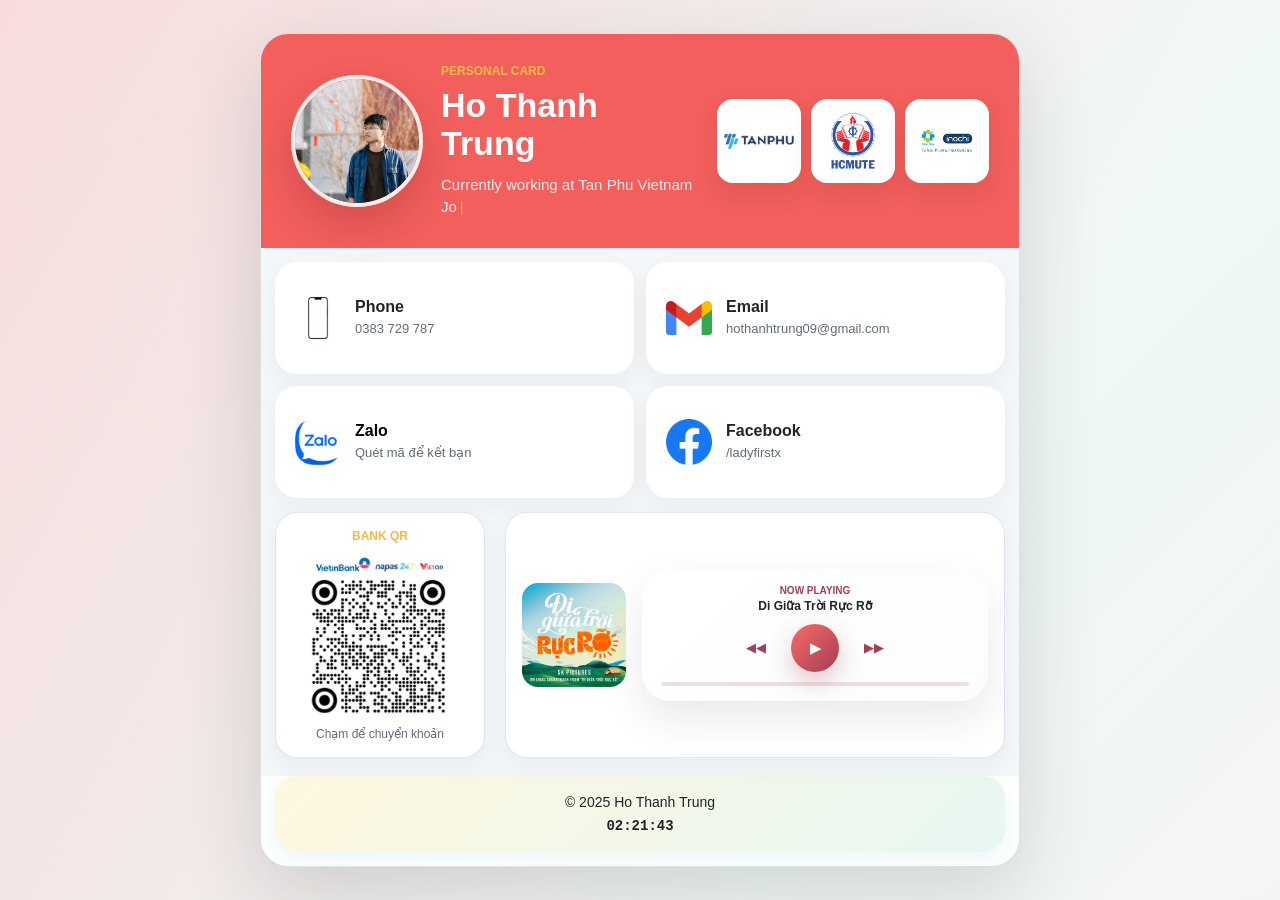
==== card-visit/index.html @ b3555f67 "Update card visit UI" ====
<!DOCTYPE html>
<html lang="vi">

<head>
  <meta charset="UTF-8" />
  <meta name="viewport" content="width=device-width, initial-scale=1.0" />
  <meta name="description" content="Card visit online của Ho Thanh Trung" />
  <title>Card Visit | Ho Thanh Trung</title>
  <link rel="icon" href="asset/icon/id-card.png" type="image/png" />
  <link rel="stylesheet" href="style.css" />
</head>

<body>
  <main class="page-shell">
    <section class="profile-card" aria-label="Card visit của Ho Thanh Trung">
      <header class="hero-panel">
        <div class="identity">
          <img src="asset/images/anh_dai_dien.png" alt="Ho Thanh Trung" class="avatar" />
          <div>
            <p class="eyebrow">Personal Card</p>
            <h1>Ho Thanh Trung</h1>
            <p id="typewriter" class="typewriter"></p>
          </div>
        </div>

        <div class="hero-meta">
          <a href="https://tanphuvietnam.vn/" class="logo-link" aria-label="Tan Phu Vietnam">
            <img src="asset/images/logo_tanphu.jpeg" alt="Tan Phu Vietnam" />
          </a>
          <a href="https://hcmute.edu.vn/" class="logo-link" aria-label="HCMUTE">
            <img src="asset/icon/spkt.jpeg" alt="HCMUTE" />
          </a>
          <a href="https://inochi.vn/" class="logo-link" aria-label="Inochi">
            <img src="asset/images/inochi.png" alt="Inochi" />
          </a>
        </div>
      </header>

      <section class="contact-panel" aria-label="Thông tin liên hệ">
        <a class="contact-item" href="tel:0383729787">
          <img src="asset/icon/iphone.png" alt="" />
          <span>
            <strong>Phone</strong>
            <small>0383 729 787</small>
          </span>
        </a>

        <a class="contact-item" href="mailto:hothanhtrung09@gmail.com">
          <img src="asset/icon/gmail.png" alt="" />
          <span>
            <strong>Email</strong>
            <small>hothanhtrung09@gmail.com</small>
          </span>
        </a>

        <button class="contact-item contact-button" type="button" id="zaloButton">
          <img src="asset/icon/zalo.png" alt="" />
          <span>
            <strong>Zalo</strong>
            <small>Quét mã để kết bạn</small>
          </span>
        </button>

        <a class="contact-item" href="https://www.facebook.com/ladyfirstx">
          <img src="asset/icon/facebook.png" alt="" />
          <span>
            <strong>Facebook</strong>
            <small>/ladyfirstx</small>
          </span>
        </a>
      </section>

      <section class="showcase-panel" aria-label="Mã QR và sở thích">
        <button class="qr-box bank-qr-button" type="button" id="bankQrButton">
          <span class="section-label">Bank QR</span>
          <img src="asset/images/qrbank.png" alt="Mã QR ngân hàng" />
          <small>Chạm để chuyển khoản</small>
        </button>

        <div class="music-box">
          <img src="asset/images/music.jpg" alt="Âm nhạc yêu thích" />
          <div>
            <div class="music-player" aria-label="Trình phát nhạc">
              <div class="music-player-copy">
                <span>Now Playing</span>
                <strong>Di Giữa Trời Rực Rỡ</strong>
              </div>
              <div class="music-controls" aria-label="Điều khiển nhạc">
                <button class="music-control" type="button" id="musicBack" aria-label="Tua lại">◀◀</button>
                <button class="music-toggle" type="button" id="musicToggle" aria-label="Phát nhạc">
                  <span id="musicIcon">▶</span>
                </button>
                <button class="music-control" type="button" id="musicNext" aria-label="Tua tới">▶▶</button>
              </div>
              <div class="music-progress" aria-hidden="true">
                <span id="musicProgress"></span>
              </div>
            </div>
            <audio id="bgMusic" preload="metadata">
              <source src="asset/music/di_giua_troi_ruc_ro.mp3" type="audio/mpeg" />
            </audio>
          </div>
        </div>
      </section>

      <footer class="footer">
        <p>© 2025 Ho Thanh Trung</p>
        <p id="clock" aria-live="polite"></p>
      </footer>
    </section>
  </main>

  <div id="qrPopup" class="qr-popup" aria-hidden="true">
    <div class="qr-content" role="dialog" aria-modal="true" aria-label="Zalo QR">
      <button class="close" type="button" id="closeQr" aria-label="Đóng QR">&times;</button>
      <img src="asset/images/qrzalo.jpg" alt="Zalo QR" class="qr-img" />
      <p>Quét mã để kết bạn Zalo</p>
    </div>
  </div>

  <div id="bankPopup" class="qr-popup" aria-hidden="true">
    <div class="qr-content bank-content" role="dialog" aria-modal="true" aria-label="Bank QR">
      <button class="close" type="button" id="closeBankQr" aria-label="Đóng Bank QR">&times;</button>
      <img src="asset/images/qrbank.png" alt="Mã QR chuyển khoản VietinBank" class="qr-img bank-qr-img" />
      <p>HO THANH TRUNG · VietinBank · 100883054915</p>
      <div class="bank-actions">
        <a class="bank-action primary" href="https://dl.vietqr.io/pay?app=icb&ba=100883054915@icb&bn=HO%20THANH%20TRUNG">Mở VietinBank iPay</a>
        <button class="bank-action" type="button" id="copyBankHint">Copy STK</button>
      </div>
      <small id="bankCopyStatus" class="copy-status" aria-live="polite"></small>
    </div>
  </div>

  <script src="main.js"></script>
</body>

</html>
---- card-visit/style.css ----
:root {
  --ink: #20242a;
  --muted: #626b76;
  --line: #dde4ea;
  --surface: #ffffff;
  --soft: #f4f7f9;
  --teal: #0f8b8d;
  --coral: #f25f5c;
  --gold: #f2b84b;
  --radius-lg: 28px;
  --radius-md: 22px;
  --radius-sm: 16px;
}

* {
  box-sizing: border-box;
}

body {
  margin: 0;
  min-height: 100vh;
  color: var(--ink);
  font-family: "Segoe UI", Arial, sans-serif;
  background:
    linear-gradient(120deg, rgba(242, 95, 92, 0.2), transparent 32%),
    linear-gradient(240deg, rgba(15, 139, 141, 0.2), transparent 36%),
    linear-gradient(135deg, #f8fbfb, #eef7f4, #fff2ee, #f7fafc);
  background-size: 220% 220%;
  animation: pageGradient 14s ease infinite;
}

@keyframes pageGradient {
  0% {
    background-position: 0% 50%;
  }

  50% {
    background-position: 100% 50%;
  }

  100% {
    background-position: 0% 50%;
  }
}

a {
  color: inherit;
  text-decoration: none;
}

button {
  font: inherit;
}

.page-shell {
  width: min(100%, 980px);
  min-height: 100vh;
  margin: 0 auto;
  padding: 32px 18px;
  display: grid;
  place-items: center;
}

.profile-card {
  width: min(100%, 760px);
  overflow: hidden;
  border: 1px solid rgba(32, 36, 42, 0.14);
  border-radius: var(--radius-lg);
  background: var(--surface);
  box-shadow: 0 26px 80px rgba(32, 36, 42, 0.16);
}

.hero-panel {
  display: grid;
  grid-template-columns: 1fr auto;
  gap: 24px;
  align-items: center;
  padding: 30px;
  color: #fff;
  background: #f25f5c;
}

.identity {
  display: flex;
  gap: 18px;
  align-items: center;
  min-width: 0;
}

.avatar {
  width: 132px;
  height: 132px;
  flex: 0 0 auto;
  border: 4px solid rgba(255, 255, 255, 0.88);
  border-radius: 50%;
  object-fit: cover;
  box-shadow: 0 18px 36px rgba(110, 29, 27, 0.22);
}

.eyebrow,
.section-label {
  margin: 0 0 8px;
  color: var(--gold);
  font-size: 12px;
  font-weight: 700;
  letter-spacing: 0;
  text-transform: uppercase;
}

h1 {
  margin: 0;
  font-size: 34px;
  line-height: 1.12;
}

.typewriter {
  min-height: 44px;
  margin: 12px 0 0;
  color: rgba(255, 255, 255, 0.88);
  font-size: 15px;
  line-height: 1.45;
}

.typewriter::after {
  content: "|";
  margin-left: 3px;
  color: var(--gold);
  animation: blink 1s infinite;
}

@keyframes blink {
  0%,
  100% {
    opacity: 1;
  }

  50% {
    opacity: 0;
  }
}

.hero-meta {
  display: grid;
  grid-template-columns: repeat(3, 84px);
  gap: 10px;
}

.logo-link {
  display: grid;
  width: 84px;
  height: 84px;
  place-items: center;
  border: 1px solid rgba(255, 255, 255, 0.86);
  border-radius: var(--radius-sm);
  background: #ffffff;
  box-shadow: 0 10px 24px rgba(110, 29, 27, 0.12);
  transition: transform 0.2s ease, box-shadow 0.2s ease;
}

.logo-link:hover,
.contact-item:hover {
  transform: translateY(-2px);
}

.logo-link:hover {
  box-shadow: 0 14px 30px rgba(110, 29, 27, 0.16);
}

.logo-link img {
  max-width: 72px;
  max-height: 72px;
  object-fit: contain;
}

.contact-panel {
  display: grid;
  grid-template-columns: repeat(2, minmax(0, 1fr));
  gap: 12px;
  padding: 14px;
  background: var(--soft);
}

.contact-item {
  display: flex;
  min-height: 112px;
  align-items: center;
  gap: 14px;
  padding: 20px;
  border: 0;
  border-radius: var(--radius-md);
  background: var(--surface);
  box-shadow: 0 8px 24px rgba(32, 36, 42, 0.05);
  text-align: left;
  cursor: pointer;
  transition: transform 0.2s ease, box-shadow 0.2s ease;
}

.contact-item:hover {
  box-shadow: 0 14px 30px rgba(32, 36, 42, 0.08);
}

.contact-item:focus-visible,
.logo-link:focus-visible,
.close:focus-visible {
  outline: 3px solid rgba(242, 184, 75, 0.9);
  outline-offset: 3px;
}

.contact-item img {
  width: 46px;
  height: 46px;
  object-fit: contain;
}

.contact-item strong,
.music-box strong {
  display: block;
  font-size: 16px;
}

.contact-item small,
.music-box small {
  display: block;
  margin-top: 4px;
  color: var(--muted);
  font-size: 13px;
  line-height: 1.35;
  overflow-wrap: anywhere;
}

.showcase-panel {
  display: grid;
  grid-template-columns: 210px 1fr;
  gap: 20px;
  align-items: stretch;
  padding: 0 14px 18px;
  background: var(--soft);
}

.qr-box,
.music-box {
  position: relative;
  overflow: hidden;
  border: 1px solid rgba(221, 228, 234, 0.9);
  border-radius: var(--radius-md);
  background: var(--surface);
  box-shadow: 0 8px 24px rgba(32, 36, 42, 0.05);
}

.qr-box::before,
.music-box::before {
  content: "";
  position: absolute;
  inset: 0;
  background: linear-gradient(120deg, transparent 20%, rgba(242, 184, 75, 0.16), transparent 48%);
  transform: translateX(-110%);
  animation: cardShine 4.8s ease-in-out infinite;
  pointer-events: none;
}

.music-box::before {
  animation-delay: 1.2s;
}

@keyframes cardShine {
  0%,
  35% {
    transform: translateX(-110%);
  }

  65%,
  100% {
    transform: translateX(110%);
  }
}

.qr-box {
  display: grid;
  justify-items: center;
  align-content: center;
  gap: 10px;
  padding: 16px;
  text-align: center;
}

.bank-qr-button {
  width: 100%;
  border: 1px solid rgba(221, 228, 234, 0.9);
  color: inherit;
  cursor: pointer;
  transition: transform 0.2s ease, box-shadow 0.2s ease;
}

.bank-qr-button:hover {
  transform: translateY(-2px);
  box-shadow: 0 16px 34px rgba(32, 36, 42, 0.08);
}

.qr-box .section-label {
  margin: 0;
}

.qr-box small {
  color: var(--muted);
  font-size: 12px;
}

.qr-box img {
  width: min(100%, 164px);
  aspect-ratio: 1;
  object-fit: contain;
  animation: qrFloat 4.5s ease-in-out infinite;
}

@keyframes qrFloat {
  0%,
  100% {
    transform: translateY(0);
  }

  50% {
    transform: translateY(-5px);
  }
}

.music-box {
  display: flex;
  align-items: center;
  gap: 16px;
  padding: 16px;
}

.music-box > div {
  min-width: 0;
  flex: 1;
}

.music-box img {
  width: 104px;
  height: 104px;
  flex: 0 0 auto;
  border-radius: var(--radius-sm);
  object-fit: cover;
  animation: albumPulse 3.6s ease-in-out infinite;
}

@keyframes albumPulse {
  0%,
  100% {
    transform: scale(1);
    box-shadow: 0 10px 24px rgba(242, 95, 92, 0.12);
  }

  50% {
    transform: scale(1.035);
    box-shadow: 0 16px 34px rgba(242, 95, 92, 0.2);
  }
}

.music-player {
  display: grid;
  grid-template-columns: 1fr;
  gap: 10px;
  width: 100%;
  min-width: 0;
  padding: 14px 18px;
  border: 1px solid rgba(255, 255, 255, 0.62);
  border-radius: 28px;
  background:
    linear-gradient(135deg, rgba(255, 255, 255, 0.88), rgba(247, 250, 252, 0.6)),
    rgba(255, 255, 255, 0.72);
  box-shadow: 0 18px 42px rgba(32, 36, 42, 0.1);
  backdrop-filter: blur(16px);
}

.music-controls {
  display: flex;
  align-items: center;
  justify-content: center;
  gap: 18px;
}

.music-control,
.music-toggle {
  display: grid;
  place-items: center;
  border: 0;
  color: #a33f54;
  background: transparent;
  cursor: pointer;
  transition: transform 0.2s ease, box-shadow 0.2s ease, filter 0.2s ease;
}

.music-control {
  width: 34px;
  height: 34px;
  font-size: 13px;
}

.music-toggle {
  width: 48px;
  height: 48px;
  border-radius: 50%;
  color: #fff;
  background: linear-gradient(135deg, #fa6a68, #a33f54);
  box-shadow: 0 10px 24px rgba(163, 63, 84, 0.3);
}

.music-control:hover,
.music-toggle:hover {
  transform: scale(1.05);
  filter: saturate(1.08);
}

.music-toggle:hover {
  box-shadow: 0 12px 28px rgba(163, 63, 84, 0.36);
}

.music-toggle span {
  transform: translateX(1px);
  font-size: 15px;
  line-height: 1;
}

.music-player-copy {
  min-width: 0;
}

.music-player-copy span {
  display: block;
  text-align: center;
  color: #a33f54;
  font-size: 10px;
  font-weight: 700;
  line-height: 1.2;
  text-transform: uppercase;
}

.music-player-copy strong {
  display: block;
  margin-top: 2px;
  text-align: center;
  color: var(--ink);
  font-size: 12px;
  line-height: 1.25;
  overflow: hidden;
  text-overflow: ellipsis;
  white-space: nowrap;
}

.music-progress {
  position: relative;
  height: 4px;
  overflow: hidden;
  border-radius: 999px;
  background: rgba(163, 63, 84, 0.16);
}

.music-progress span {
  display: block;
  width: 0%;
  height: 100%;
  border-radius: inherit;
  background: linear-gradient(90deg, #fa6a68, #a33f54);
  transition: width 0.2s linear;
}

.footer {
  display: grid;
  justify-items: center;
  gap: 8px;
  margin: 0 14px 14px;
  padding: 18px 20px;
  border-radius: var(--radius-md);
  text-align: center;
  color: var(--ink);
  background: linear-gradient(135deg, #fff7df, #e7f7f2);
  box-shadow: 0 8px 24px rgba(15, 139, 141, 0.08);
}

.footer p {
  margin: 0;
  font-size: 14px;
}

.footer-message {
  display: grid;
  gap: 4px;
  justify-items: center;
}

.footer-message strong {
  font-size: 16px;
}

.footer-message span {
  color: var(--muted);
  font-size: 13px;
  line-height: 1.35;
}

#clock {
  font-family: "Courier New", monospace;
  font-weight: 700;
}

.qr-popup {
  position: fixed;
  inset: 0;
  z-index: 20;
  display: none;
  place-items: center;
  padding: 18px;
  background: rgba(32, 36, 42, 0.68);
}

.qr-popup.is-open {
  display: grid;
}

.qr-content {
  position: relative;
  width: min(100%, 340px);
  padding: 22px;
  border-radius: var(--radius-lg);
  background: #fff;
  text-align: center;
  box-shadow: 0 22px 50px rgba(0, 0, 0, 0.24);
  animation: scaleFade 0.22s ease;
}

@keyframes scaleFade {
  from {
    opacity: 0;
    transform: translateY(8px) scale(0.98);
  }

  to {
    opacity: 1;
    transform: translateY(0) scale(1);
  }
}

.qr-img {
  width: min(100%, 240px);
  height: auto;
}

.qr-content p {
  margin: 14px 0 0;
  color: var(--muted);
}

.bank-content {
  width: min(100%, 420px);
}

.bank-qr-img {
  width: min(100%, 300px);
}

.bank-actions {
  display: grid;
  grid-template-columns: 1fr 1fr;
  gap: 10px;
  margin-top: 18px;
}

.bank-action {
  display: grid;
  min-height: 44px;
  place-items: center;
  border: 1px solid rgba(32, 36, 42, 0.1);
  border-radius: 999px;
  color: var(--ink);
  background: #fff;
  cursor: pointer;
  font-weight: 700;
  transition: transform 0.2s ease, box-shadow 0.2s ease;
}

.bank-action.primary {
  color: #fff;
  background: linear-gradient(135deg, var(--coral), #0f8b8d);
  box-shadow: 0 12px 24px rgba(15, 139, 141, 0.16);
}

.bank-action:hover {
  transform: translateY(-1px);
  box-shadow: 0 10px 22px rgba(32, 36, 42, 0.08);
}

.copy-status {
  display: block;
  min-height: 18px;
  margin-top: 10px;
  color: var(--teal);
  font-size: 12px;
}

.close {
  position: absolute;
  top: 8px;
  right: 8px;
  width: 34px;
  height: 34px;
  border: 0;
  border-radius: 50%;
  background: var(--soft);
  color: var(--ink);
  cursor: pointer;
}

@media (max-width: 680px) {
  .page-shell {
    padding: 12px;
    align-items: start;
  }

  .hero-panel,
  .showcase-panel,
  .contact-panel {
    grid-template-columns: 1fr;
  }

  .hero-panel {
    gap: 18px;
    padding: 28px 20px;
    text-align: center;
  }

  .identity {
    flex-direction: column;
    align-items: center;
    gap: 14px;
  }

  .avatar {
    width: 118px;
    height: 118px;
  }

  h1 {
    font-size: 30px;
    overflow-wrap: anywhere;
  }

  .typewriter {
    max-width: 320px;
    min-height: 64px;
    margin-left: auto;
    margin-right: auto;
  }

  .hero-meta {
    grid-template-columns: repeat(3, 1fr);
    width: 100%;
  }

  .logo-link {
    width: 100%;
    height: 78px;
  }

  .contact-item {
    min-height: 92px;
    padding: 18px;
  }

  .contact-item span,
  .music-box div {
    min-width: 0;
  }

  .music-box {
    align-items: center;
  }

  .music-player {
    width: 100%;
  }

  .qr-box img {
    width: min(100%, 190px);
  }

  .footer {
    margin: 0 12px 12px;
  }
}

@media (max-width: 460px) {
  .bank-actions {
    grid-template-columns: 1fr;
  }
}

@media (max-width: 520px) {
  .showcase-panel {
    gap: 14px;
    padding: 0 12px 16px;
  }

  .music-box {
    display: grid;
    grid-template-columns: 82px minmax(0, 1fr);
    gap: 12px;
    align-items: center;
    padding: 14px;
  }

  .music-box img {
    width: 82px;
    height: 82px;
  }

  .music-player {
    width: 100%;
    padding: 12px;
    border-radius: 24px;
  }

  .music-controls {
    gap: 12px;
  }

  .music-control {
    width: 30px;
    height: 30px;
    font-size: 11px;
  }

  .music-toggle {
    width: 42px;
    height: 42px;
  }

  .music-player-copy strong {
    font-size: 11px;
  }
}

@media (max-width: 380px) {
  .page-shell {
    padding: 8px;
  }

  .contact-panel {
    padding: 10px;
  }

  .hero-meta {
    grid-template-columns: repeat(2, 1fr);
  }

  .contact-item {
    gap: 12px;
    padding: 16px;
  }

  .music-box {
    grid-template-columns: 1fr;
    justify-items: center;
    text-align: center;
  }

  .music-box > div {
    width: 100%;
  }

  .music-box img {
    width: 110px;
    height: 110px;
  }
}

@media (prefers-reduced-motion: reduce) {
  *,
  *::before,
  *::after {
    animation-duration: 0.01ms !important;
    animation-iteration-count: 1 !important;
    scroll-behavior: auto !important;
    transition-duration: 0.01ms !important;
  }
}
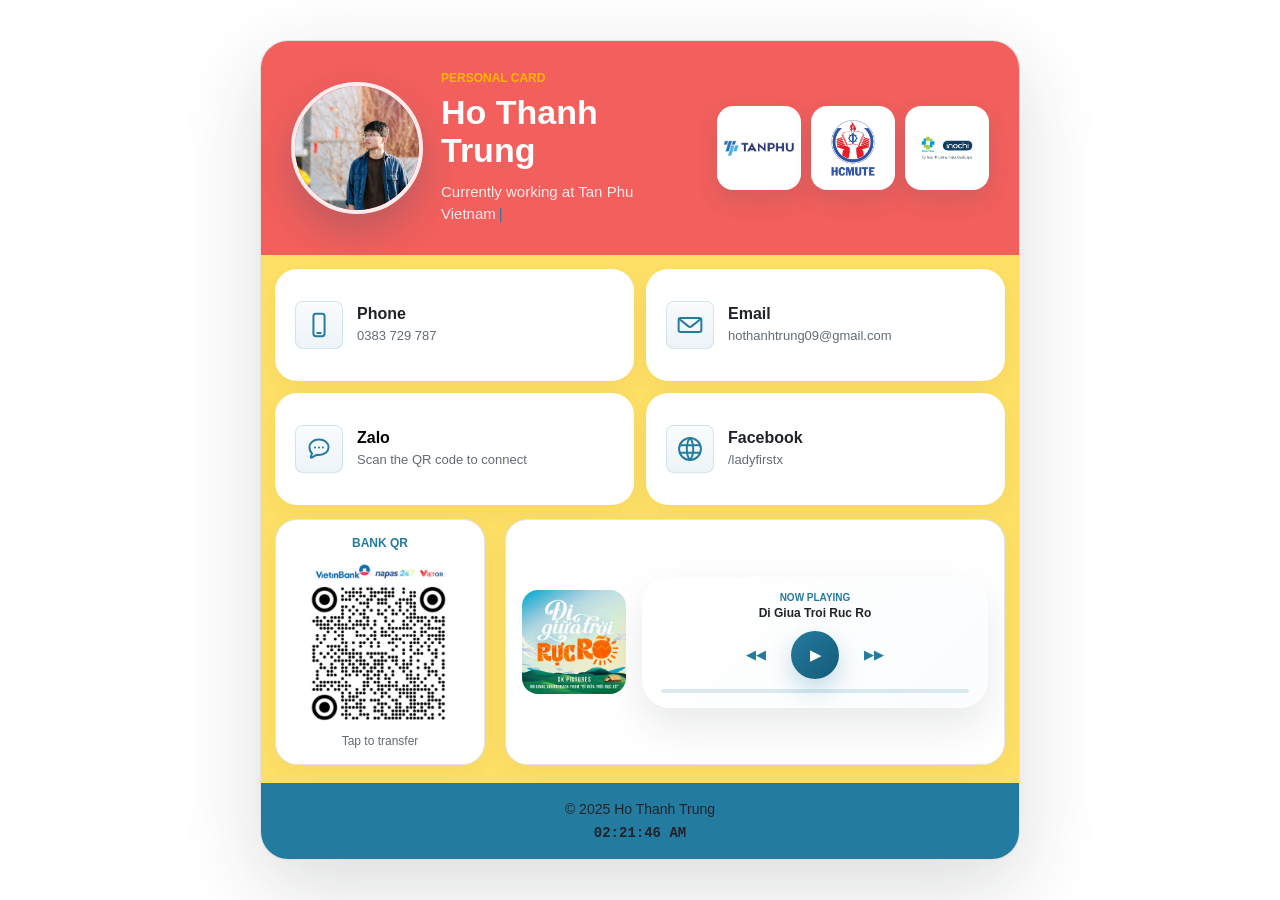
==== commit b0b96063: "Update card language and Apple-style icons" ====
--- a/card-visit/index.html
+++ b/card-visit/index.html
@@ -1,10 +1,10 @@
 <!DOCTYPE html>
-<html lang="vi">
+<html lang="en">
 
 <head>
   <meta charset="UTF-8" />
   <meta name="viewport" content="width=device-width, initial-scale=1.0" />
-  <meta name="description" content="Card visit online của Ho Thanh Trung" />
+  <meta name="description" content="Online personal card for Ho Thanh Trung" />
   <title>Card Visit | Ho Thanh Trung</title>
   <link rel="icon" href="asset/icon/id-card.png" type="image/png" />
   <link rel="stylesheet" href="style.css" />
@@ -12,7 +12,7 @@
 
 <body>
   <main class="page-shell">
-    <section class="profile-card" aria-label="Card visit của Ho Thanh Trung">
+    <section class="profile-card" aria-label="Personal card for Ho Thanh Trung">
       <header class="hero-panel">
         <div class="identity">
           <img src="asset/images/anh_dai_dien.png" alt="Ho Thanh Trung" class="avatar" />
@@ -36,9 +36,14 @@
         </div>
       </header>
 
-      <section class="contact-panel" aria-label="Thông tin liên hệ">
+      <section class="contact-panel" aria-label="Contact information">
         <a class="contact-item" href="tel:0383729787">
-          <img src="asset/icon/iphone.png" alt="" />
+          <span class="apple-icon" aria-hidden="true">
+            <svg viewBox="0 0 28 28" focusable="false">
+              <path d="M11.1 3.5h5.8c1.3 0 2.3 1 2.3 2.3v16.4c0 1.3-1 2.3-2.3 2.3h-5.8c-1.3 0-2.3-1-2.3-2.3V5.8c0-1.3 1-2.3 2.3-2.3Z" />
+              <path d="M12.4 21.4h3.2" />
+            </svg>
+          </span>
           <span>
             <strong>Phone</strong>
             <small>0383 729 787</small>
@@ -46,7 +51,12 @@
         </a>
 
         <a class="contact-item" href="mailto:hothanhtrung09@gmail.com">
-          <img src="asset/icon/gmail.png" alt="" />
+          <span class="apple-icon" aria-hidden="true">
+            <svg viewBox="0 0 28 28" focusable="false">
+              <path d="M5.2 7.5h17.6c1 0 1.8.8 1.8 1.8v9.4c0 1-.8 1.8-1.8 1.8H5.2c-1 0-1.8-.8-1.8-1.8V9.3c0-1 .8-1.8 1.8-1.8Z" />
+              <path d="m4.6 8.8 8 6.5c.8.6 2 .6 2.8 0l8-6.5" />
+            </svg>
+          </span>
           <span>
             <strong>Email</strong>
             <small>hothanhtrung09@gmail.com</small>
@@ -54,15 +64,26 @@
         </a>
 
         <button class="contact-item contact-button" type="button" id="zaloButton">
-          <img src="asset/icon/zalo.png" alt="" />
+          <span class="apple-icon" aria-hidden="true">
+            <svg viewBox="0 0 28 28" focusable="false">
+              <path d="M5.1 12.4c0-4.1 3.7-7.2 8.9-7.2s8.9 3.1 8.9 7.2-3.7 7.2-8.9 7.2c-.8 0-1.6-.1-2.3-.2L7.2 22c-.5.3-1.1-.2-.8-.8l1.1-3.1c-1.5-1.3-2.4-3.3-2.4-5.7Z" />
+              <path d="M10.2 12.6h.1m3.6 0h.1m3.6 0h.1" />
+            </svg>
+          </span>
           <span>
             <strong>Zalo</strong>
-            <small>Quét mã để kết bạn</small>
+            <small>Scan the QR code to connect</small>
           </span>
         </button>
 
         <a class="contact-item" href="https://www.facebook.com/ladyfirstx">
-          <img src="asset/icon/facebook.png" alt="" />
+          <span class="apple-icon" aria-hidden="true">
+            <svg viewBox="0 0 28 28" focusable="false">
+              <path d="M14 24.2c5.6 0 10.2-4.6 10.2-10.2S19.6 3.8 14 3.8 3.8 8.4 3.8 14 8.4 24.2 14 24.2Z" />
+              <path d="M14 24.2c1.9-2.1 3-5.8 3-10.2s-1.1-8.1-3-10.2c-1.9 2.1-3 5.8-3 10.2s1.1 8.1 3 10.2Z" />
+              <path d="M4.8 10.4h18.4M4.8 17.6h18.4" />
+            </svg>
+          </span>
           <span>
             <strong>Facebook</strong>
             <small>/ladyfirstx</small>
@@ -70,27 +91,27 @@
         </a>
       </section>
 
-      <section class="showcase-panel" aria-label="Mã QR và sở thích">
+      <section class="showcase-panel" aria-label="QR code and favorites">
         <button class="qr-box bank-qr-button" type="button" id="bankQrButton">
           <span class="section-label">Bank QR</span>
-          <img src="asset/images/qrbank.png" alt="Mã QR ngân hàng" />
-          <small>Chạm để chuyển khoản</small>
+          <img src="asset/images/qrbank.png" alt="Bank QR code" />
+          <small>Tap to transfer</small>
         </button>
 
         <div class="music-box">
-          <img src="asset/images/music.jpg" alt="Âm nhạc yêu thích" />
+          <img src="asset/images/music.jpg" alt="Favorite music" />
           <div>
-            <div class="music-player" aria-label="Trình phát nhạc">
+            <div class="music-player" aria-label="Music player">
               <div class="music-player-copy">
                 <span>Now Playing</span>
-                <strong>Di Giữa Trời Rực Rỡ</strong>
+                <strong>Di Giua Troi Ruc Ro</strong>
               </div>
-              <div class="music-controls" aria-label="Điều khiển nhạc">
-                <button class="music-control" type="button" id="musicBack" aria-label="Tua lại">◀◀</button>
-                <button class="music-toggle" type="button" id="musicToggle" aria-label="Phát nhạc">
+              <div class="music-controls" aria-label="Music controls">
+                <button class="music-control" type="button" id="musicBack" aria-label="Restart">◀◀</button>
+                <button class="music-toggle" type="button" id="musicToggle" aria-label="Play music">
                   <span id="musicIcon">▶</span>
                 </button>
-                <button class="music-control" type="button" id="musicNext" aria-label="Tua tới">▶▶</button>
+                <button class="music-control" type="button" id="musicNext" aria-label="Skip ahead">▶▶</button>
               </div>
               <div class="music-progress" aria-hidden="true">
                 <span id="musicProgress"></span>
@@ -112,20 +133,20 @@
 
   <div id="qrPopup" class="qr-popup" aria-hidden="true">
     <div class="qr-content" role="dialog" aria-modal="true" aria-label="Zalo QR">
-      <button class="close" type="button" id="closeQr" aria-label="Đóng QR">&times;</button>
+      <button class="close" type="button" id="closeQr" aria-label="Close QR">&times;</button>
       <img src="asset/images/qrzalo.jpg" alt="Zalo QR" class="qr-img" />
-      <p>Quét mã để kết bạn Zalo</p>
+      <p>Scan the QR code to connect on Zalo</p>
     </div>
   </div>
 
   <div id="bankPopup" class="qr-popup" aria-hidden="true">
     <div class="qr-content bank-content" role="dialog" aria-modal="true" aria-label="Bank QR">
-      <button class="close" type="button" id="closeBankQr" aria-label="Đóng Bank QR">&times;</button>
-      <img src="asset/images/qrbank.png" alt="Mã QR chuyển khoản VietinBank" class="qr-img bank-qr-img" />
+      <button class="close" type="button" id="closeBankQr" aria-label="Close Bank QR">&times;</button>
+      <img src="asset/images/qrbank.png" alt="VietinBank transfer QR code" class="qr-img bank-qr-img" />
       <p>HO THANH TRUNG · VietinBank · 100883054915</p>
       <div class="bank-actions">
-        <a class="bank-action primary" href="https://dl.vietqr.io/pay?app=icb&ba=100883054915@icb&bn=HO%20THANH%20TRUNG">Mở VietinBank iPay</a>
-        <button class="bank-action" type="button" id="copyBankHint">Copy STK</button>
+        <a class="bank-action primary" href="https://dl.vietqr.io/pay?app=icb&ba=100883054915@icb&bn=HO%20THANH%20TRUNG">Open VietinBank iPay</a>
+        <button class="bank-action" type="button" id="copyBankHint">Copy account number</button>
       </div>
       <small id="bankCopyStatus" class="copy-status" aria-live="polite"></small>
     </div>
--- a/card-visit/style.css
+++ b/card-visit/style.css
@@ -4,9 +4,9 @@
   --line: #dde4ea;
   --surface: #ffffff;
   --soft: #f4f7f9;
-  --teal: #0f8b8d;
-  --coral: #f25f5c;
-  --gold: #f2b84b;
+  --teal: #247ba0;
+  --coral: #247ba0;
+  --gold: #247ba0;
   --radius-lg: 28px;
   --radius-md: 22px;
   --radius-sm: 16px;
@@ -20,11 +20,12 @@
   margin: 0;
   min-height: 100vh;
   color: var(--ink);
-  font-family: "Segoe UI", Arial, sans-serif;
+  font-family: -apple-system, BlinkMacSystemFont, "SF Pro Display", "SF Pro Text", "Helvetica Neue", "Segoe UI", sans-serif;
   background:
-    linear-gradient(120deg, rgba(242, 95, 92, 0.2), transparent 32%),
-    linear-gradient(240deg, rgba(15, 139, 141, 0.2), transparent 36%),
-    linear-gradient(135deg, #f8fbfb, #eef7f4, #fff2ee, #f7fafc);
+  r
+    linear-gradient(120deg, rgba(36, 123, 160, 0.22), transparent 32%),
+    linear-gradient(240deg, rgba(36, 123, 160, 0.16), transparent 36%),
+    linear-gradient(135deg, #f7fbfd, #edf6fa, #f5fbfd, #ffffff);
   background-size: 220% 220%;
   animation: pageGradient 14s ease infinite;
 }
@@ -94,7 +95,7 @@
   border: 4px solid rgba(255, 255, 255, 0.88);
   border-radius: 50%;
   object-fit: cover;
-  box-shadow: 0 18px 36px rgba(110, 29, 27, 0.22);
+  box-shadow: 0 18px 36px rgba(19, 75, 99, 0.22);
 }
 
 .eyebrow,
@@ -107,6 +108,10 @@
   text-transform: uppercase;
 }
 
+.eyebrow {
+  color: #ffb703;
+}
+
 h1 {
   margin: 0;
   font-size: 34px;
@@ -153,7 +158,7 @@
   border: 1px solid rgba(255, 255, 255, 0.86);
   border-radius: var(--radius-sm);
   background: #ffffff;
-  box-shadow: 0 10px 24px rgba(110, 29, 27, 0.12);
+  box-shadow: 0 10px 24px rgba(19, 75, 99, 0.12);
   transition: transform 0.2s ease, box-shadow 0.2s ease;
 }
 
@@ -163,7 +168,7 @@
 }
 
 .logo-link:hover {
-  box-shadow: 0 14px 30px rgba(110, 29, 27, 0.16);
+  box-shadow: 0 14px 30px rgba(19, 75, 99, 0.16);
 }
 
 .logo-link img {
@@ -177,7 +182,7 @@
   grid-template-columns: repeat(2, minmax(0, 1fr));
   gap: 12px;
   padding: 14px;
-  background: var(--soft);
+  background: #ffe066;
 }
 
 .contact-item {
@@ -206,10 +211,27 @@
   outline-offset: 3px;
 }
 
-.contact-item img {
-  width: 46px;
-  height: 46px;
-  object-fit: contain;
+.apple-icon {
+  display: grid;
+  width: 48px;
+  height: 48px;
+  flex: 0 0 48px;
+  place-items: center;
+  border: 1px solid rgba(36, 123, 160, 0.16);
+  border-radius: 8px;
+  background: linear-gradient(180deg, #f9fbfc, #edf4f7);
+  color: var(--teal);
+  box-shadow: inset 0 1px 0 rgba(255, 255, 255, 0.85);
+}
+
+.apple-icon svg {
+  width: 30px;
+  height: 30px;
+  fill: none;
+  stroke: currentColor;
+  stroke-width: 1.85;
+  stroke-linecap: round;
+  stroke-linejoin: round;
 }
 
 .contact-item strong,
@@ -234,7 +256,7 @@
   gap: 20px;
   align-items: stretch;
   padding: 0 14px 18px;
-  background: var(--soft);
+  background: #ffe066;
 }
 
 .qr-box,
@@ -252,7 +274,7 @@
   content: "";
   position: absolute;
   inset: 0;
-  background: linear-gradient(120deg, transparent 20%, rgba(242, 184, 75, 0.16), transparent 48%);
+  background: linear-gradient(120deg, transparent 20%, rgba(36, 123, 160, 0.14), transparent 48%);
   transform: translateX(-110%);
   animation: cardShine 4.8s ease-in-out infinite;
   pointer-events: none;
@@ -348,12 +370,12 @@
   0%,
   100% {
     transform: scale(1);
-    box-shadow: 0 10px 24px rgba(242, 95, 92, 0.12);
+    box-shadow: 0 10px 24px rgba(36, 123, 160, 0.12);
   }
 
   50% {
     transform: scale(1.035);
-    box-shadow: 0 16px 34px rgba(242, 95, 92, 0.2);
+    box-shadow: 0 16px 34px rgba(36, 123, 160, 0.2);
   }
 }
 
@@ -385,7 +407,7 @@
   display: grid;
   place-items: center;
   border: 0;
-  color: #a33f54;
+  color: var(--teal);
   background: transparent;
   cursor: pointer;
   transition: transform 0.2s ease, box-shadow 0.2s ease, filter 0.2s ease;
@@ -402,8 +424,8 @@
   height: 48px;
   border-radius: 50%;
   color: #fff;
-  background: linear-gradient(135deg, #fa6a68, #a33f54);
-  box-shadow: 0 10px 24px rgba(163, 63, 84, 0.3);
+  background: linear-gradient(135deg, #247ba0, #155a78);
+  box-shadow: 0 10px 24px rgba(36, 123, 160, 0.28);
 }
 
 .music-control:hover,
@@ -413,7 +435,7 @@
 }
 
 .music-toggle:hover {
-  box-shadow: 0 12px 28px rgba(163, 63, 84, 0.36);
+  box-shadow: 0 12px 28px rgba(36, 123, 160, 0.34);
 }
 
 .music-toggle span {
@@ -429,7 +451,7 @@
 .music-player-copy span {
   display: block;
   text-align: center;
-  color: #a33f54;
+  color: var(--teal);
   font-size: 10px;
   font-weight: 700;
   line-height: 1.2;
@@ -453,7 +475,7 @@
   height: 4px;
   overflow: hidden;
   border-radius: 999px;
-  background: rgba(163, 63, 84, 0.16);
+  background: rgba(36, 123, 160, 0.16);
 }
 
 .music-progress span {
@@ -461,7 +483,7 @@
   width: 0%;
   height: 100%;
   border-radius: inherit;
-  background: linear-gradient(90deg, #fa6a68, #a33f54);
+  background: linear-gradient(90deg, #247ba0, #155a78);
   transition: width 0.2s linear;
 }
 
@@ -469,13 +491,12 @@
   display: grid;
   justify-items: center;
   gap: 8px;
-  margin: 0 14px 14px;
+  margin: 0;
   padding: 18px 20px;
-  border-radius: var(--radius-md);
   text-align: center;
   color: var(--ink);
-  background: linear-gradient(135deg, #fff7df, #e7f7f2);
-  box-shadow: 0 8px 24px rgba(15, 139, 141, 0.08);
+  background: #247ba0;
+  box-shadow: none;
 }
 
 .footer p {
@@ -581,8 +602,8 @@
 
 .bank-action.primary {
   color: #fff;
-  background: linear-gradient(135deg, var(--coral), #0f8b8d);
-  box-shadow: 0 12px 24px rgba(15, 139, 141, 0.16);
+  background: linear-gradient(135deg, #247ba0, #155a78);
+  box-shadow: 0 12px 24px rgba(36, 123, 160, 0.18);
 }
 
 .bank-action:hover {
@@ -685,7 +706,7 @@
   }
 
   .footer {
-    margin: 0 12px 12px;
+    margin: 0;
   }
 }
 
